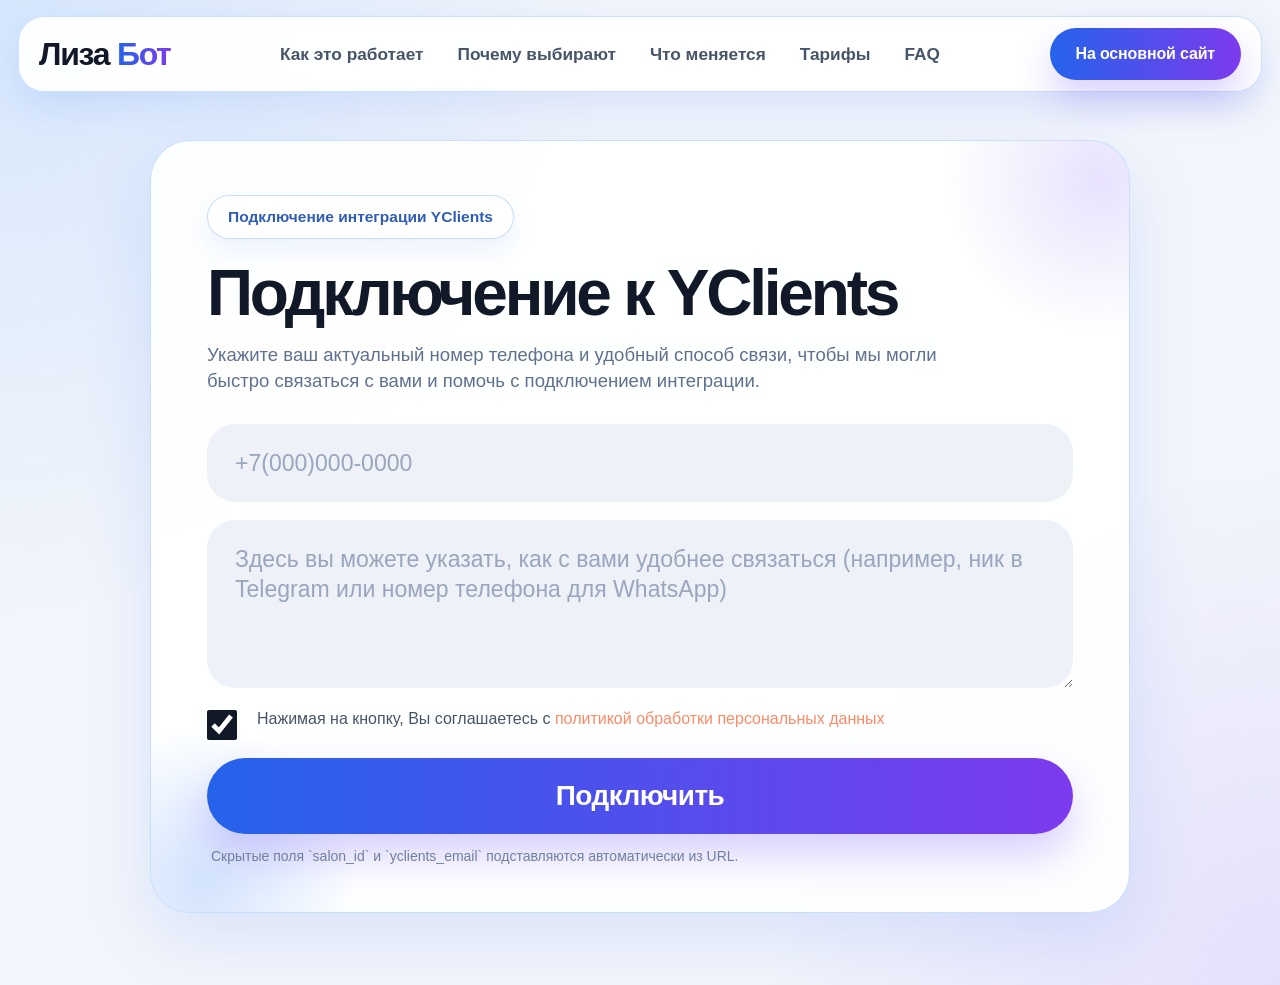
==== yclients-connect/index.html @ 02b2f024 "Add standalone YClients connect page" ====
<!doctype html>
<html lang="ru">
<head>
  <meta charset="UTF-8" />
  <meta name="viewport" content="width=device-width, initial-scale=1" />
  <title>Подключение к YClients</title>
  <style>
    :root {
      --page-bg: #f2f5fb;
      --card-bg: rgba(255, 255, 255, 0.92);
      --card-border: rgba(191, 219, 254, 0.88);
      --text-main: #162033;
      --text-muted: #5f718f;
      --field-bg: #eef1f7;
      --field-placeholder: #99a6bd;
      --accent-blue: #2563eb;
      --accent-violet: #7c3aed;
      --accent-link: #ff8a68;
      --shadow-soft: 0 24px 70px rgba(37, 99, 235, 0.12);
      --shadow-card: 0 18px 40px rgba(37, 99, 235, 0.14);
      --radius-xl: 34px;
      --radius-lg: 28px;
      --radius-md: 22px;
    }

    * {
      box-sizing: border-box;
    }

    html {
      scroll-behavior: smooth;
    }

    body {
      margin: 0;
      min-height: 100vh;
      background:
        radial-gradient(circle at top left, rgba(191, 219, 254, 0.55), transparent 38%),
        radial-gradient(circle at bottom right, rgba(196, 181, 253, 0.32), transparent 32%),
        var(--page-bg);
      color: var(--text-main);
      font-family: "Manrope", "Segoe UI", -apple-system, BlinkMacSystemFont, "Helvetica Neue", Arial, sans-serif;
    }

    a {
      color: inherit;
      text-decoration: none;
    }

    .shell {
      max-width: 1440px;
      margin: 0 auto;
      padding: 16px 18px 42px;
    }

    .topbar {
      position: sticky;
      top: 14px;
      z-index: 30;
      border: 1px solid rgba(191, 219, 254, 0.8);
      border-radius: 26px;
      background: rgba(255, 255, 255, 0.95);
      box-shadow: 0 14px 36px rgba(37, 99, 235, 0.12);
      backdrop-filter: blur(18px);
    }

    .topbar-inner {
      min-height: 74px;
      display: flex;
      align-items: center;
      justify-content: space-between;
      gap: 22px;
      padding: 10px 20px;
    }

    .brand {
      font-size: 2rem;
      line-height: 0.95;
      letter-spacing: -0.04em;
      font-weight: 900;
      color: #111827;
      flex-shrink: 0;
    }

    .brand .bot {
      background: linear-gradient(90deg, var(--accent-blue), var(--accent-violet));
      -webkit-background-clip: text;
      background-clip: text;
      color: transparent;
    }

    .nav {
      display: flex;
      align-items: center;
      justify-content: center;
      gap: 34px;
      flex: 1;
      min-width: 0;
    }

    .nav a {
      font-size: 1.08rem;
      font-weight: 700;
      color: #475569;
      transition: color 0.18s ease;
      white-space: nowrap;
    }

    .nav a:hover {
      color: var(--accent-blue);
    }

    .nav-cta {
      display: inline-flex;
      align-items: center;
      justify-content: center;
      min-height: 52px;
      padding: 0 26px;
      border-radius: 999px;
      background: linear-gradient(90deg, var(--accent-blue), var(--accent-violet));
      color: #fff;
      font-size: 1rem;
      font-weight: 800;
      line-height: 1;
      letter-spacing: -0.01em;
      box-shadow: 0 18px 36px rgba(95, 64, 245, 0.24);
      transition: transform 0.18s ease, box-shadow 0.18s ease;
      flex-shrink: 0;
    }

    .nav-cta:hover {
      transform: translateY(-1px);
      box-shadow: 0 20px 42px rgba(95, 64, 245, 0.28);
    }

    .page {
      padding: 48px 14px 30px;
    }

    .hero-card {
      max-width: 980px;
      margin: 0 auto;
      border: 1px solid var(--card-border);
      border-radius: 40px;
      background: var(--card-bg);
      box-shadow: var(--shadow-soft);
      padding: 54px 56px 48px;
      position: relative;
      overflow: hidden;
    }

    .hero-card::before {
      content: "";
      position: absolute;
      inset: auto auto -140px -120px;
      width: 340px;
      height: 340px;
      background: radial-gradient(circle, rgba(59, 130, 246, 0.22), transparent 65%);
      pointer-events: none;
    }

    .hero-card::after {
      content: "";
      position: absolute;
      inset: -120px -130px auto auto;
      width: 320px;
      height: 320px;
      background: radial-gradient(circle, rgba(139, 92, 246, 0.18), transparent 68%);
      pointer-events: none;
    }

    .hero-card > * {
      position: relative;
      z-index: 1;
    }

    .eyebrow {
      display: inline-flex;
      align-items: center;
      gap: 10px;
      padding: 12px 20px;
      border-radius: 999px;
      background: #fff;
      border: 1px solid rgba(191, 219, 254, 0.9);
      box-shadow: 0 12px 24px rgba(37, 99, 235, 0.08);
      margin-bottom: 24px;
      color: #305db5;
      font-size: 0.97rem;
      font-weight: 700;
    }

    h1 {
      margin: 0 0 18px;
      font-size: clamp(44px, 5vw, 82px);
      line-height: 0.96;
      letter-spacing: -0.05em;
      font-weight: 900;
      color: #111827;
      max-width: 760px;
    }

    .lead {
      margin: 0 0 30px;
      max-width: 760px;
      font-size: clamp(18px, 1.45vw, 26px);
      line-height: 1.38;
      color: var(--text-muted);
      font-weight: 500;
    }

    .form-grid {
      display: grid;
      gap: 18px;
    }

    .field {
      width: 100%;
      border: 0;
      border-radius: var(--radius-lg);
      background: var(--field-bg);
      color: var(--text-main);
      outline: none;
      padding: 24px 28px;
      font-size: clamp(22px, 1.8vw, 30px);
      line-height: 1.32;
      font-family: inherit;
      transition: box-shadow 0.18s ease, transform 0.18s ease;
    }

    .field::placeholder {
      color: var(--field-placeholder);
    }

    .field:focus-visible {
      box-shadow: 0 0 0 3px rgba(99, 70, 249, 0.22);
      background: #f3f6fc;
    }

    textarea.field {
      min-height: 168px;
      resize: vertical;
    }

    .policy {
      display: grid;
      grid-template-columns: 36px minmax(0, 1fr);
      gap: 14px;
      align-items: start;
      margin: 2px 0 0;
      font-size: clamp(16px, 1.14vw, 20px);
      line-height: 1.35;
      color: #475569;
    }

    .policy input[type="checkbox"] {
      width: 30px;
      height: 30px;
      margin: 2px 0 0;
      accent-color: #111827;
      cursor: pointer;
    }

    .policy a {
      color: var(--accent-link);
    }

    .submit {
      width: 100%;
      min-height: 76px;
      border: 0;
      border-radius: 999px;
      background: linear-gradient(90deg, var(--accent-blue), var(--accent-violet));
      color: #fff;
      font-size: clamp(28px, 2vw, 38px);
      font-weight: 800;
      line-height: 1;
      letter-spacing: -0.02em;
      padding: 20px 28px;
      cursor: pointer;
      box-shadow: 0 22px 42px rgba(95, 64, 245, 0.24);
      transition: transform 0.18s ease, box-shadow 0.18s ease;
    }

    .submit:hover {
      transform: translateY(-1px);
      box-shadow: 0 26px 48px rgba(95, 64, 245, 0.29);
    }

    .note {
      margin: 14px 4px 0;
      font-size: 14px;
      color: #70809b;
    }

    @media (max-width: 1100px) {
      .nav {
        gap: 22px;
      }

      .nav a {
        font-size: 1rem;
      }
    }

    @media (max-width: 920px) {
      .shell {
        padding-inline: 12px;
      }

      .topbar-inner {
        flex-wrap: wrap;
        justify-content: center;
        padding: 14px 16px 16px;
      }

      .brand {
        width: 100%;
        text-align: left;
        font-size: 1.85rem;
      }

      .nav {
        order: 3;
        width: 100%;
        flex-wrap: wrap;
        gap: 14px 20px;
        justify-content: flex-start;
      }

      .nav-cta {
        order: 2;
        margin-left: auto;
      }

      .page {
        padding-top: 28px;
      }

      .hero-card {
        padding: 34px 22px 30px;
        border-radius: 30px;
      }

      .eyebrow {
        margin-bottom: 18px;
      }

      .lead {
        margin-bottom: 24px;
      }

      .field {
        padding: 20px 18px;
        border-radius: 22px;
      }

      textarea.field {
        min-height: 144px;
      }

      .policy {
        grid-template-columns: 30px minmax(0, 1fr);
        gap: 12px;
      }

      .policy input[type="checkbox"] {
        width: 26px;
        height: 26px;
      }

      .submit {
        min-height: 64px;
      }
    }

    @media (max-width: 640px) {
      .topbar-inner {
        min-height: 0;
      }

      .brand {
        font-size: 1.7rem;
      }

      .nav {
        display: none;
      }

      .nav-cta {
        width: 100%;
      }

      .hero-card {
        padding: 28px 18px 24px;
      }

      h1 {
        font-size: 50px;
      }

      .lead {
        font-size: 18px;
      }

      .field {
        font-size: 18px;
      }

      .submit {
        font-size: 24px;
      }
    }
  </style>
</head>
<body>
  <div class="shell">
    <header class="topbar">
      <div class="topbar-inner">
        <a class="brand" href="https://liza-ai-admin.ru/notifications">
          Лиза <span class="bot">Бот</span>
        </a>

        <nav class="nav" aria-label="Навигация по основному сайту">
          <a href="https://liza-ai-admin.ru/notifications#how-it-works">Как это работает</a>
          <a href="https://liza-ai-admin.ru/notifications#benefits">Почему выбирают</a>
          <a href="https://liza-ai-admin.ru/notifications#proof">Что меняется</a>
          <a href="https://liza-ai-admin.ru/notifications#pricing">Тарифы</a>
          <a href="https://liza-ai-admin.ru/notifications#faq">FAQ</a>
        </nav>

        <a class="nav-cta" href="https://liza-ai-admin.ru/notifications">
          На основной сайт
        </a>
      </div>
    </header>

    <main class="page">
      <section class="hero-card">
        <div class="eyebrow">Подключение интеграции YClients</div>
        <h1>Подключение к YClients</h1>
        <p class="lead">
          Укажите ваш актуальный номер телефона и удобный способ связи, чтобы мы могли быстро связаться с вами и помочь с подключением интеграции.
        </p>

        <form id="connect-form" action="#" method="post" novalidate>
          <input type="hidden" name="salon_id" id="salon_id" />
          <input type="hidden" name="yclients_email" id="yclients_email" />

          <div class="form-grid">
            <input
              class="field"
              type="tel"
              name="phone"
              id="phone"
              inputmode="tel"
              placeholder="+7(000)000-0000"
              required
              autocomplete="tel"
            />

            <textarea
              class="field"
              name="contact_preference"
              id="contact_preference"
              placeholder="Здесь вы можете указать, как с вами удобнее связаться (например, ник в Telegram или номер телефона для WhatsApp)"
            ></textarea>

            <label class="policy" for="consent">
              <input type="checkbox" id="consent" name="consent" required checked />
              <span>
                Нажимая на кнопку, Вы соглашаетесь с
                <a href="https://liza-ai-admin.ru/privacy" target="_blank" rel="noopener noreferrer">
                  политикой обработки персональных данных
                </a>
              </span>
            </label>

            <button class="submit" type="submit">Подключить</button>
          </div>

          <p class="note">Скрытые поля `salon_id` и `yclients_email` подставляются автоматически из URL.</p>
        </form>
      </section>
    </main>
  </div>

  <script>
  (function() {
      
      function getURLParameter(name) {
          var urlParams = new URLSearchParams(window.location.search);
          return urlParams.get(name);
      }
      
      var salonId = getURLParameter('salon_id');
      var rawUserData = getURLParameter('user_data');
      var email = null;
      
      if (rawUserData) {
          try {
              const jsonUserData = atob(rawUserData);
              const userData = JSON.parse(jsonUserData);
              email = userData.email;
          } catch (error) {
              console.error('Error parsing user data:', error);
          }
      }
      
      // Наблюдатель за изменениями DOM
      var observer = new MutationObserver(function(mutations) {
          if (salonId) {
              var salonField = document.querySelector('input[name="salon_id"]') || 
                           document.querySelector('input[id="salon_id"]');
              if (salonField && !salonField.value) {
                  salonField.value = salonId;
              }
          }
          
          if (email) {
              var emailField = document.querySelector('input[name="yclients_email"]') || 
                           document.querySelector('input[id="yclients_email"]');
              if (emailField && !emailField.value) {
                  emailField.value = email;
              }
          }
      });
      
      // Начать наблюдение
      observer.observe(document.body, {
          childList: true,
          subtree: true
      });
      
      // Попытаться установить значения сразу
      window.addEventListener('load', function() {
          if (salonId) {
              var salonField = document.querySelector('input[name="salon_id"]');
              if (salonField) {
                  salonField.value = salonId;
              }
          }
          
          if (email) {
              var emailField = document.querySelector('input[name="yclients_email"]');
              if (emailField) {
                  emailField.value = email;
              }
          }
      });
      
  })();
  </script>
</body>
</html>
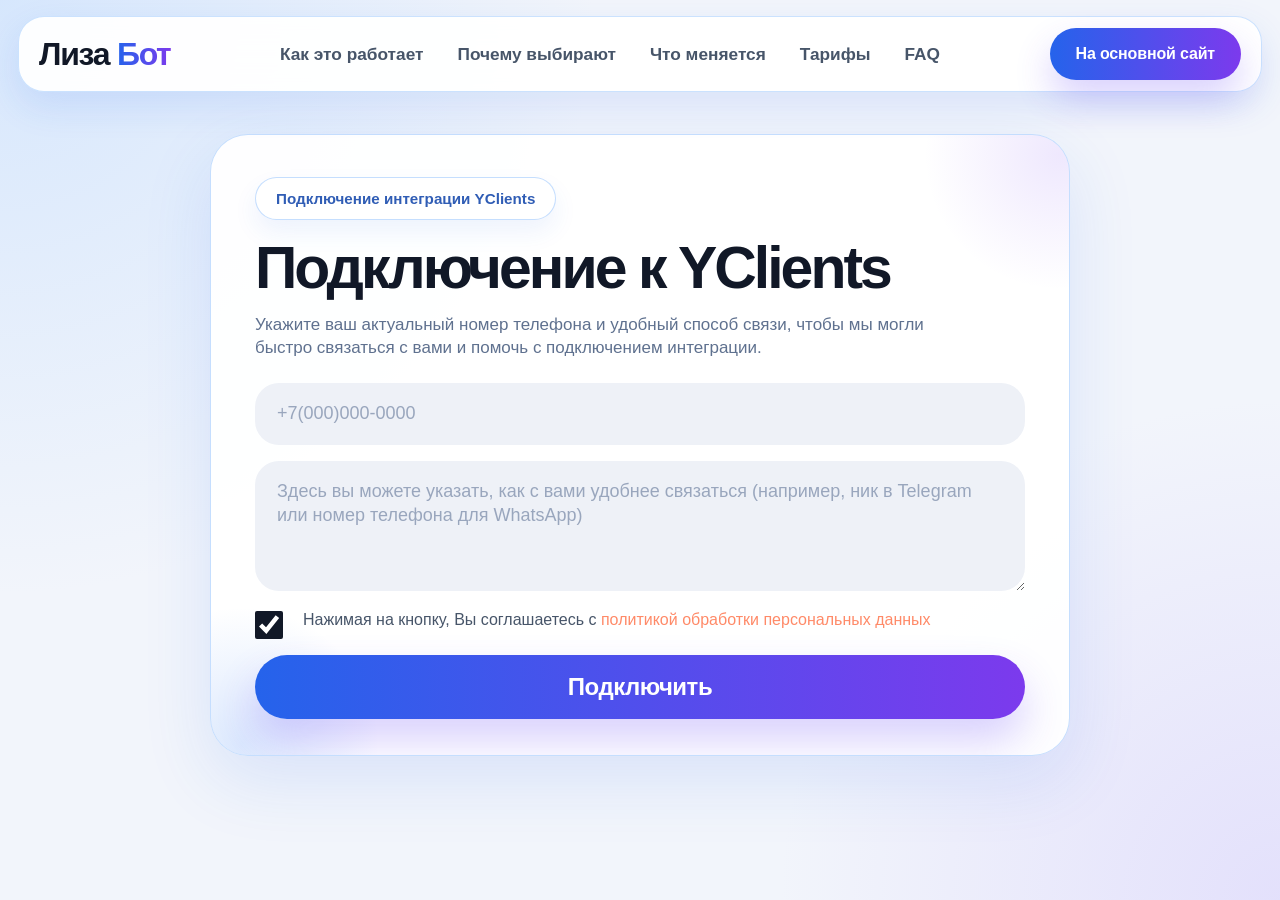
==== commit 92be39ad: "Add YClients connect page and Tilda bridge" ====
--- a/yclients-connect/index.html
+++ b/yclients-connect/index.html
@@ -1,4 +1,4 @@
-<!doctype html>
+﻿<!doctype html>
 <html lang="ru">
 <head>
   <meta charset="UTF-8" />
@@ -7,8 +7,8 @@
   <style>
     :root {
       --page-bg: #f2f5fb;
-      --card-bg: rgba(255, 255, 255, 0.92);
-      --card-border: rgba(191, 219, 254, 0.88);
+      --card-bg: rgba(255, 255, 255, 0.94);
+      --card-border: rgba(191, 219, 254, 0.9);
       --text-main: #162033;
       --text-muted: #5f718f;
       --field-bg: #eef1f7;
@@ -17,20 +17,12 @@
       --accent-violet: #7c3aed;
       --accent-link: #ff8a68;
       --shadow-soft: 0 24px 70px rgba(37, 99, 235, 0.12);
-      --shadow-card: 0 18px 40px rgba(37, 99, 235, 0.14);
-      --radius-xl: 34px;
-      --radius-lg: 28px;
-      --radius-md: 22px;
-    }
-
-    * {
-      box-sizing: border-box;
-    }
-
-    html {
-      scroll-behavior: smooth;
-    }
-
+      --radius-xl: 30px;
+      --radius-lg: 24px;
+    }
+
+    * { box-sizing: border-box; }
+    html { scroll-behavior: smooth; }
     body {
       margin: 0;
       min-height: 100vh;
@@ -41,18 +33,13 @@
       color: var(--text-main);
       font-family: "Manrope", "Segoe UI", -apple-system, BlinkMacSystemFont, "Helvetica Neue", Arial, sans-serif;
     }
-
-    a {
-      color: inherit;
-      text-decoration: none;
-    }
+    a { color: inherit; text-decoration: none; }
 
     .shell {
       max-width: 1440px;
       margin: 0 auto;
       padding: 16px 18px 42px;
     }
-
     .topbar {
       position: sticky;
       top: 14px;
@@ -63,7 +50,6 @@
       box-shadow: 0 14px 36px rgba(37, 99, 235, 0.12);
       backdrop-filter: blur(18px);
     }
-
     .topbar-inner {
       min-height: 74px;
       display: flex;
@@ -72,7 +58,6 @@
       gap: 22px;
       padding: 10px 20px;
     }
-
     .brand {
       font-size: 2rem;
       line-height: 0.95;
@@ -81,14 +66,12 @@
       color: #111827;
       flex-shrink: 0;
     }
-
     .brand .bot {
       background: linear-gradient(90deg, var(--accent-blue), var(--accent-violet));
       -webkit-background-clip: text;
       background-clip: text;
       color: transparent;
     }
-
     .nav {
       display: flex;
       align-items: center;
@@ -97,7 +80,6 @@
       flex: 1;
       min-width: 0;
     }
-
     .nav a {
       font-size: 1.08rem;
       font-weight: 700;
@@ -105,11 +87,7 @@
       transition: color 0.18s ease;
       white-space: nowrap;
     }
-
-    .nav a:hover {
-      color: var(--accent-blue);
-    }
-
+    .nav a:hover { color: var(--accent-blue); }
     .nav-cta {
       display: inline-flex;
       align-items: center;
@@ -127,53 +105,42 @@
       transition: transform 0.18s ease, box-shadow 0.18s ease;
       flex-shrink: 0;
     }
-
     .nav-cta:hover {
       transform: translateY(-1px);
       box-shadow: 0 20px 42px rgba(95, 64, 245, 0.28);
     }
 
-    .page {
-      padding: 48px 14px 30px;
-    }
-
+    .page { padding: 42px 14px 30px; }
     .hero-card {
-      max-width: 980px;
+      max-width: 860px;
       margin: 0 auto;
       border: 1px solid var(--card-border);
-      border-radius: 40px;
+      border-radius: 38px;
       background: var(--card-bg);
       box-shadow: var(--shadow-soft);
-      padding: 54px 56px 48px;
+      padding: 42px 44px 36px;
       position: relative;
       overflow: hidden;
     }
-
     .hero-card::before {
       content: "";
       position: absolute;
       inset: auto auto -140px -120px;
-      width: 340px;
-      height: 340px;
-      background: radial-gradient(circle, rgba(59, 130, 246, 0.22), transparent 65%);
+      width: 300px;
+      height: 300px;
+      background: radial-gradient(circle, rgba(59, 130, 246, 0.18), transparent 65%);
       pointer-events: none;
     }
-
     .hero-card::after {
       content: "";
       position: absolute;
       inset: -120px -130px auto auto;
-      width: 320px;
-      height: 320px;
-      background: radial-gradient(circle, rgba(139, 92, 246, 0.18), transparent 68%);
+      width: 280px;
+      height: 280px;
+      background: radial-gradient(circle, rgba(139, 92, 246, 0.14), transparent 68%);
       pointer-events: none;
     }
-
-    .hero-card > * {
-      position: relative;
-      z-index: 1;
-    }
-
+    .hero-card > * { position: relative; z-index: 1; }
     .eyebrow {
       display: inline-flex;
       align-items: center;
@@ -183,36 +150,29 @@
       background: #fff;
       border: 1px solid rgba(191, 219, 254, 0.9);
       box-shadow: 0 12px 24px rgba(37, 99, 235, 0.08);
-      margin-bottom: 24px;
+      margin-bottom: 20px;
       color: #305db5;
-      font-size: 0.97rem;
+      font-size: 0.95rem;
       font-weight: 700;
     }
-
     h1 {
-      margin: 0 0 18px;
-      font-size: clamp(44px, 5vw, 82px);
+      margin: 0 0 16px;
+      font-size: clamp(40px, 4.6vw, 72px);
       line-height: 0.96;
       letter-spacing: -0.05em;
       font-weight: 900;
       color: #111827;
-      max-width: 760px;
-    }
-
+      max-width: 660px;
+    }
     .lead {
-      margin: 0 0 30px;
-      max-width: 760px;
-      font-size: clamp(18px, 1.45vw, 26px);
+      margin: 0 0 24px;
+      max-width: 700px;
+      font-size: clamp(17px, 1.25vw, 23px);
       line-height: 1.38;
       color: var(--text-muted);
       font-weight: 500;
     }
-
-    .form-grid {
-      display: grid;
-      gap: 18px;
-    }
-
+    .form-grid { display: grid; gap: 16px; }
     .field {
       width: 100%;
       border: 0;
@@ -220,195 +180,89 @@
       background: var(--field-bg);
       color: var(--text-main);
       outline: none;
-      padding: 24px 28px;
-      font-size: clamp(22px, 1.8vw, 30px);
+      padding: 19px 22px;
+      font-size: clamp(18px, 1.35vw, 24px);
       line-height: 1.32;
       font-family: inherit;
       transition: box-shadow 0.18s ease, transform 0.18s ease;
     }
-
-    .field::placeholder {
-      color: var(--field-placeholder);
-    }
-
+    .field::placeholder { color: var(--field-placeholder); }
     .field:focus-visible {
       box-shadow: 0 0 0 3px rgba(99, 70, 249, 0.22);
       background: #f3f6fc;
     }
-
-    textarea.field {
-      min-height: 168px;
-      resize: vertical;
-    }
-
+    textarea.field { min-height: 130px; resize: vertical; }
     .policy {
       display: grid;
       grid-template-columns: 36px minmax(0, 1fr);
-      gap: 14px;
+      gap: 12px;
       align-items: start;
       margin: 2px 0 0;
-      font-size: clamp(16px, 1.14vw, 20px);
+      font-size: clamp(16px, 1.1vw, 19px);
       line-height: 1.35;
       color: #475569;
     }
-
     .policy input[type="checkbox"] {
-      width: 30px;
-      height: 30px;
+      width: 28px;
+      height: 28px;
       margin: 2px 0 0;
       accent-color: #111827;
       cursor: pointer;
     }
-
-    .policy a {
-      color: var(--accent-link);
-    }
-
+    .policy a { color: var(--accent-link); }
     .submit {
       width: 100%;
-      min-height: 76px;
+      min-height: 64px;
       border: 0;
       border-radius: 999px;
       background: linear-gradient(90deg, var(--accent-blue), var(--accent-violet));
       color: #fff;
-      font-size: clamp(28px, 2vw, 38px);
+      font-size: clamp(24px, 1.7vw, 32px);
       font-weight: 800;
       line-height: 1;
       letter-spacing: -0.02em;
-      padding: 20px 28px;
+      padding: 18px 24px;
       cursor: pointer;
       box-shadow: 0 22px 42px rgba(95, 64, 245, 0.24);
       transition: transform 0.18s ease, box-shadow 0.18s ease;
     }
-
     .submit:hover {
       transform: translateY(-1px);
       box-shadow: 0 26px 48px rgba(95, 64, 245, 0.29);
     }
-
     .note {
-      margin: 14px 4px 0;
+      margin: 0;
+      min-height: 24px;
       font-size: 14px;
+      line-height: 1.35;
       color: #70809b;
-    }
-
-    @media (max-width: 1100px) {
-      .nav {
-        gap: 22px;
-      }
-
-      .nav a {
-        font-size: 1rem;
-      }
+      display: none;
     }
 
     @media (max-width: 920px) {
-      .shell {
-        padding-inline: 12px;
-      }
-
-      .topbar-inner {
-        flex-wrap: wrap;
-        justify-content: center;
-        padding: 14px 16px 16px;
-      }
-
-      .brand {
-        width: 100%;
-        text-align: left;
-        font-size: 1.85rem;
-      }
-
-      .nav {
-        order: 3;
-        width: 100%;
-        flex-wrap: wrap;
-        gap: 14px 20px;
-        justify-content: flex-start;
-      }
-
-      .nav-cta {
-        order: 2;
-        margin-left: auto;
-      }
-
-      .page {
-        padding-top: 28px;
-      }
-
-      .hero-card {
-        padding: 34px 22px 30px;
-        border-radius: 30px;
-      }
-
-      .eyebrow {
-        margin-bottom: 18px;
-      }
-
-      .lead {
-        margin-bottom: 24px;
-      }
-
-      .field {
-        padding: 20px 18px;
-        border-radius: 22px;
-      }
-
-      textarea.field {
-        min-height: 144px;
-      }
-
-      .policy {
-        grid-template-columns: 30px minmax(0, 1fr);
-        gap: 12px;
-      }
-
-      .policy input[type="checkbox"] {
-        width: 26px;
-        height: 26px;
-      }
-
-      .submit {
-        min-height: 64px;
-      }
+      .shell { padding-inline: 12px; }
+      .topbar-inner { flex-wrap: wrap; justify-content: center; padding: 14px 16px 16px; }
+      .brand { width: 100%; text-align: left; font-size: 1.85rem; }
+      .nav { order: 3; width: 100%; flex-wrap: wrap; gap: 14px 20px; justify-content: flex-start; }
+      .nav-cta { order: 2; margin-left: auto; }
+      .page { padding-top: 28px; }
+      .hero-card { padding: 30px 20px 24px; border-radius: 30px; }
+      .field { padding: 18px 16px; border-radius: 22px; }
+      textarea.field { min-height: 118px; }
+      .policy { grid-template-columns: 30px minmax(0, 1fr); }
+      .policy input[type="checkbox"] { width: 26px; height: 26px; }
     }
 
     @media (max-width: 640px) {
-      .topbar-inner {
-        min-height: 0;
-      }
-
-      .brand {
-        font-size: 1.7rem;
-      }
-
-      .nav {
-        display: none;
-      }
-
-      .nav-cta {
-        width: 100%;
-      }
-
-      .hero-card {
-        padding: 28px 18px 24px;
-      }
-
-      h1 {
-        font-size: 50px;
-      }
-
-      .lead {
-        font-size: 18px;
-      }
-
-      .field {
-        font-size: 18px;
-      }
-
-      .submit {
-        font-size: 24px;
-      }
+      .topbar-inner { min-height: 0; }
+      .brand { font-size: 1.7rem; }
+      .nav { display: none; }
+      .nav-cta { width: 100%; }
+      .hero-card { padding: 28px 18px 24px; }
+      h1 { font-size: 50px; }
+      .lead { font-size: 17px; }
+      .field { font-size: 17px; }
+      .submit { font-size: 24px; }
     }
   </style>
 </head>
@@ -428,9 +282,7 @@
           <a href="https://liza-ai-admin.ru/notifications#faq">FAQ</a>
         </nav>
 
-        <a class="nav-cta" href="https://liza-ai-admin.ru/notifications">
-          На основной сайт
-        </a>
+        <a class="nav-cta" href="https://liza-ai-admin.ru/notifications">На основной сайт</a>
       </div>
     </header>
 
@@ -438,47 +290,26 @@
       <section class="hero-card">
         <div class="eyebrow">Подключение интеграции YClients</div>
         <h1>Подключение к YClients</h1>
-        <p class="lead">
-          Укажите ваш актуальный номер телефона и удобный способ связи, чтобы мы могли быстро связаться с вами и помочь с подключением интеграции.
-        </p>
+        <p class="lead">Укажите ваш актуальный номер телефона и удобный способ связи, чтобы мы могли быстро связаться с вами и помочь с подключением интеграции.</p>
 
         <form id="connect-form" action="#" method="post" novalidate>
           <input type="hidden" name="salon_id" id="salon_id" />
           <input type="hidden" name="yclients_email" id="yclients_email" />
 
           <div class="form-grid">
-            <input
-              class="field"
-              type="tel"
-              name="phone"
-              id="phone"
-              inputmode="tel"
-              placeholder="+7(000)000-0000"
-              required
-              autocomplete="tel"
-            />
-
-            <textarea
-              class="field"
-              name="contact_preference"
-              id="contact_preference"
-              placeholder="Здесь вы можете указать, как с вами удобнее связаться (например, ник в Telegram или номер телефона для WhatsApp)"
-            ></textarea>
+            <input class="field" type="tel" name="phone" id="phone" inputmode="tel" placeholder="+7(000)000-0000" required autocomplete="tel" />
+
+            <textarea class="field" name="contact_preference" id="contact_preference" placeholder="Здесь вы можете указать, как с вами удобнее связаться (например, ник в Telegram или номер телефона для WhatsApp)"></textarea>
 
             <label class="policy" for="consent">
               <input type="checkbox" id="consent" name="consent" required checked />
-              <span>
-                Нажимая на кнопку, Вы соглашаетесь с
-                <a href="https://liza-ai-admin.ru/privacy" target="_blank" rel="noopener noreferrer">
-                  политикой обработки персональных данных
-                </a>
-              </span>
+              <span>Нажимая на кнопку, Вы соглашаетесь с <a href="https://liza-ai-admin.ru/privacy" target="_blank" rel="noopener noreferrer">политикой обработки персональных данных</a></span>
             </label>
 
             <button class="submit" type="submit">Подключить</button>
           </div>
 
-          <p class="note">Скрытые поля `salon_id` и `yclients_email` подставляются автоматически из URL.</p>
+          <p class="note" id="connect-status" aria-live="polite"></p>
         </form>
       </section>
     </main>
@@ -486,7 +317,29 @@
 
   <script>
   (function() {
-      
+      var form = document.getElementById('connect-form');
+      var submitButton = form ? form.querySelector('button[type="submit"]') : null;
+      var statusNode = document.getElementById('connect-status');
+
+      function setFormState(state, message) {
+          if (!form) return;
+          form.setAttribute('data-connect-submit-state', state || 'idle');
+          if (submitButton) {
+              var isSubmitting = state === 'submitting';
+              submitButton.disabled = isSubmitting;
+              submitButton.style.opacity = isSubmitting ? '0.75' : '';
+              submitButton.style.cursor = isSubmitting ? 'wait' : '';
+          }
+          if (statusNode) {
+              statusNode.style.display = message ? 'block' : 'none';
+              statusNode.textContent = message || '';
+              statusNode.style.color =
+                  state === 'error' ? '#d43753' :
+                  state === 'success' ? '#11804b' :
+                  '#5f718f';
+          }
+      }
+
       function getURLParameter(name) {
           var urlParams = new URLSearchParams(window.location.search);
           return urlParams.get(name);
@@ -505,9 +358,71 @@
               console.error('Error parsing user data:', error);
           }
       }
+
+      function postLeadPayload() {
+          if (!form) return;
+          var phoneField = document.getElementById('phone');
+          var contactField = document.getElementById('contact_preference');
+          var salonField = document.getElementById('salon_id');
+          var emailField = document.getElementById('yclients_email');
+          var consentField = document.getElementById('consent');
+
+          if (!phoneField || !phoneField.value.trim()) {
+              setFormState('error', 'Укажите номер телефона.');
+              return;
+          }
+
+          if (consentField && !consentField.checked) {
+              setFormState('error', 'Нужно согласиться с политикой обработки персональных данных.');
+              return;
+          }
+
+          setFormState('submitting', 'Отправляем заявку…');
+
+          try {
+              window.parent.postMessage({
+                  type: 'LIZA_YCLIENTS_CONNECT_SUBMIT',
+                  payload: {
+                      phone: phoneField ? phoneField.value.trim() : '',
+                      contactPreference: contactField ? contactField.value.trim() : '',
+                      salonId: salonField ? salonField.value.trim() : '',
+                      yclientsEmail: emailField ? emailField.value.trim() : '',
+                      sourcePage: window.location.href,
+                      submittedAt: new Date().toLocaleString('ru-RU')
+                  }
+              }, '*');
+          } catch (error) {
+              setFormState('error', 'Не удалось отправить заявку. Попробуйте ещё раз.');
+          }
+      }
+
+      if (form) {
+          form.addEventListener('submit', function(event) {
+              event.preventDefault();
+              postLeadPayload();
+          });
+      }
+
+      window.addEventListener('message', function(event) {
+          var data = event && event.data;
+          if (!data || typeof data !== 'object') return;
+          if (data.type !== 'LIZA_YCLIENTS_CONNECT_STATUS') return;
+
+          if (data.status === 'success') {
+              setFormState('success', data.message || 'Ваша заявка отправлена, скоро мы с вами свяжемся.');
+              return;
+          }
+          if (data.status === 'submitting') {
+              setFormState('submitting', data.message || 'Отправляем заявку…');
+              return;
+          }
+          if (data.status === 'error') {
+              setFormState('error', data.message || 'Не удалось отправить заявку. Попробуйте ещё раз.');
+          }
+      });
       
       // Наблюдатель за изменениями DOM
-      var observer = new MutationObserver(function(mutations) {
+      var observer = new MutationObserver(function() {
           if (salonId) {
               var salonField = document.querySelector('input[name="salon_id"]') || 
                            document.querySelector('input[id="salon_id"]');
@@ -525,13 +440,11 @@
           }
       });
       
-      // Начать наблюдение
       observer.observe(document.body, {
           childList: true,
           subtree: true
       });
       
-      // Попытаться установить значения сразу
       window.addEventListener('load', function() {
           if (salonId) {
               var salonField = document.querySelector('input[name="salon_id"]');
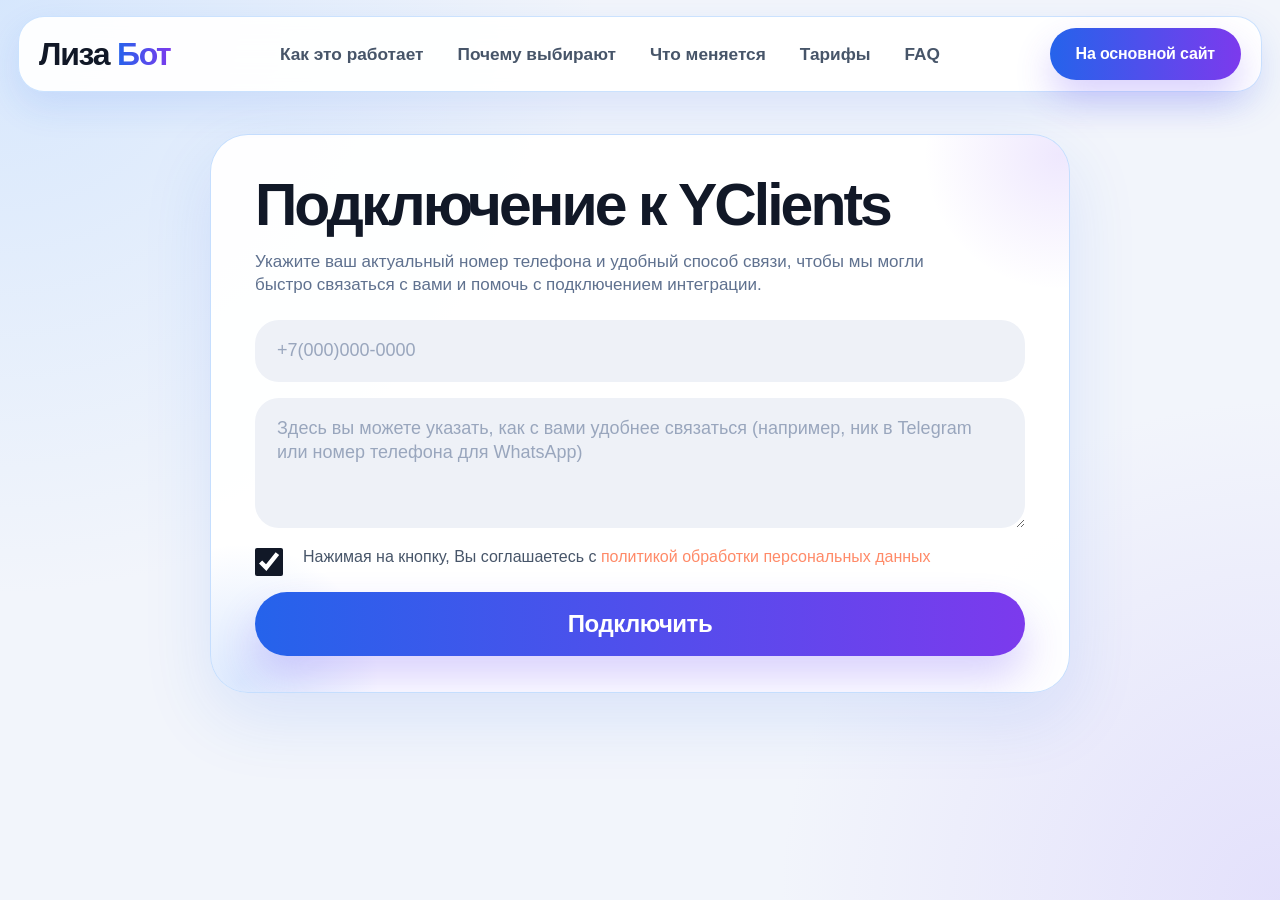
==== commit 16347bf4: "Fix YClients phone validation and remove eyebrow" ====
--- a/yclients-connect/index.html
+++ b/yclients-connect/index.html
@@ -187,6 +187,17 @@
       transition: box-shadow 0.18s ease, transform 0.18s ease;
     }
     .field::placeholder { color: var(--field-placeholder); }
+    .field:-webkit-autofill,
+    .field:-webkit-autofill:hover,
+    .field:-webkit-autofill:focus,
+    .field:-webkit-autofill:active {
+      -webkit-text-fill-color: var(--text-main) !important;
+      -webkit-box-shadow: 0 0 0 1000px var(--field-bg) inset !important;
+      box-shadow: 0 0 0 1000px var(--field-bg) inset !important;
+      caret-color: var(--text-main);
+      font-size: clamp(18px, 1.35vw, 24px) !important;
+      transition: background-color 9999s ease-in-out 0s;
+    }
     .field:focus-visible {
       box-shadow: 0 0 0 3px rgba(99, 70, 249, 0.22);
       background: #f3f6fc;
@@ -288,7 +299,7 @@
 
     <main class="page">
       <section class="hero-card">
-        <div class="eyebrow">Подключение интеграции YClients</div>
+        
         <h1>Подключение к YClients</h1>
         <p class="lead">Укажите ваш актуальный номер телефона и удобный способ связи, чтобы мы могли быстро связаться с вами и помочь с подключением интеграции.</p>
 
@@ -465,3 +476,6 @@
   </script>
 </body>
 </html>
+
+
+
